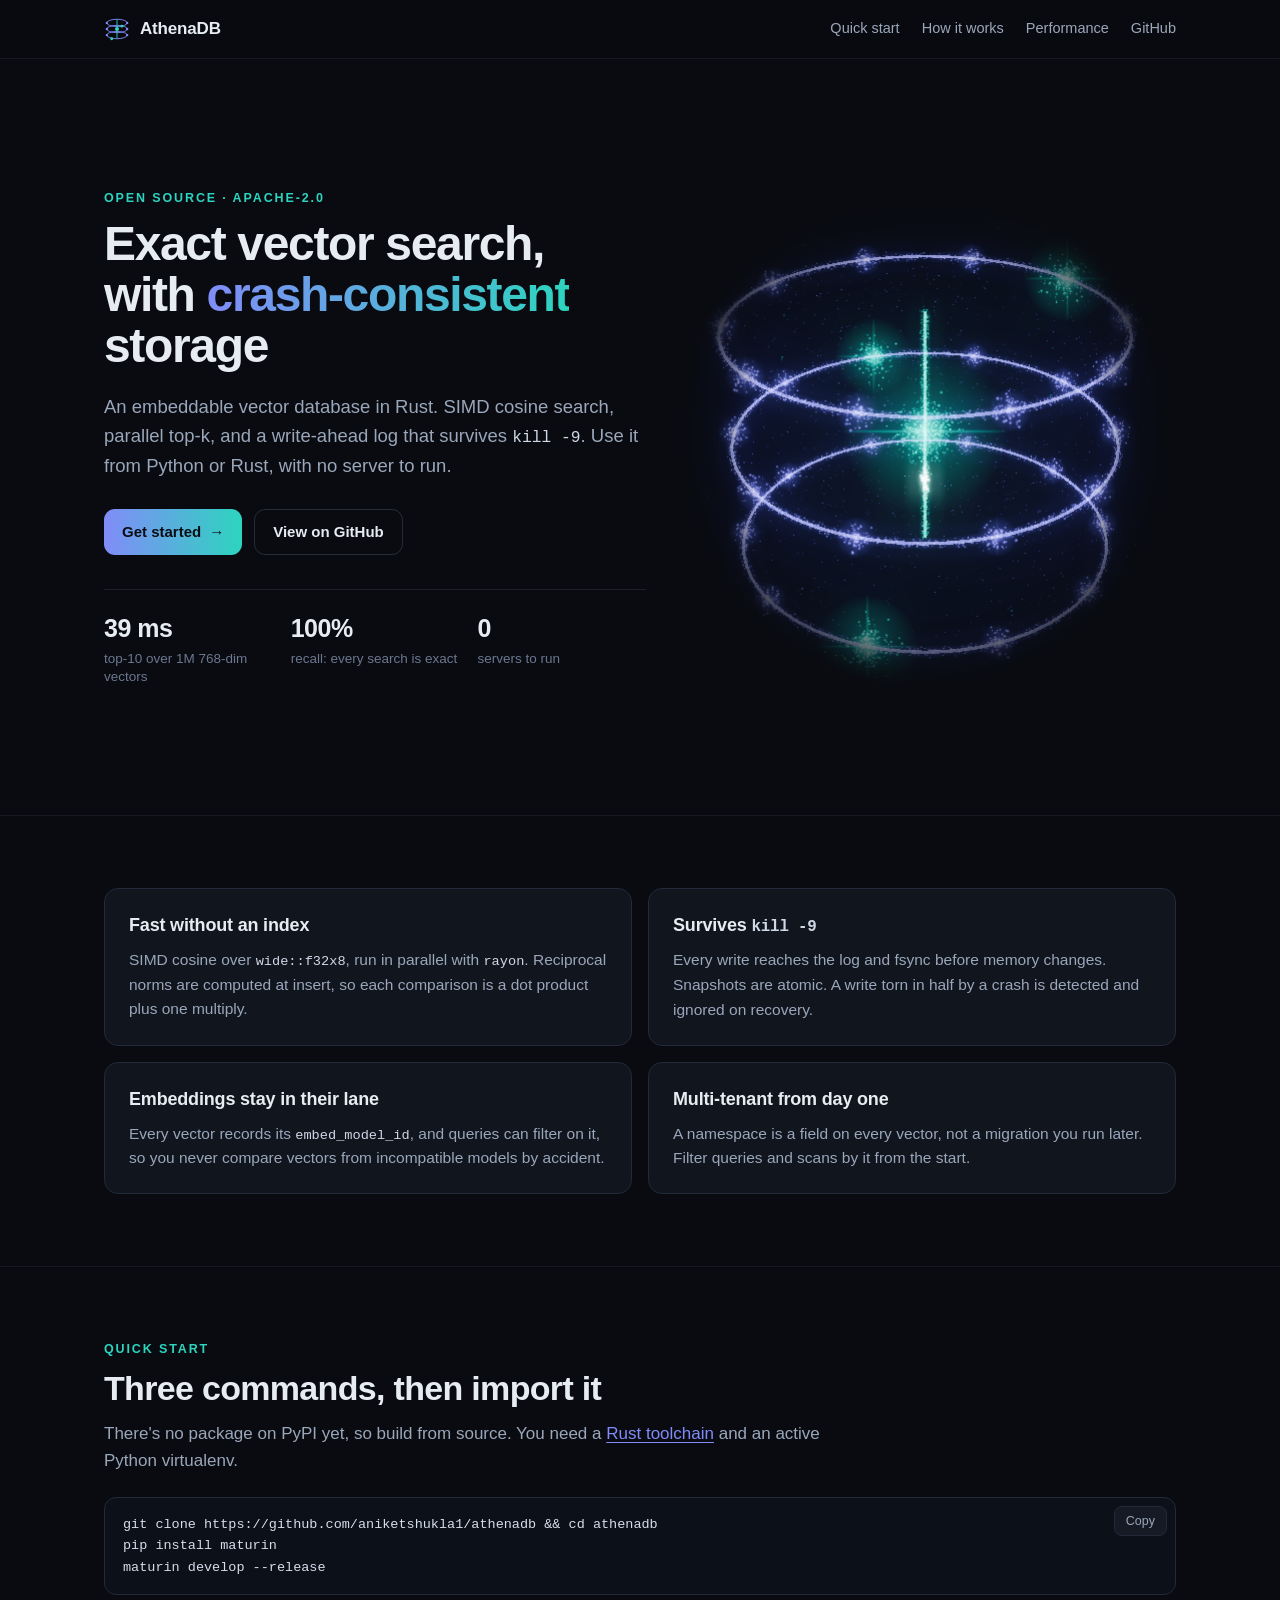
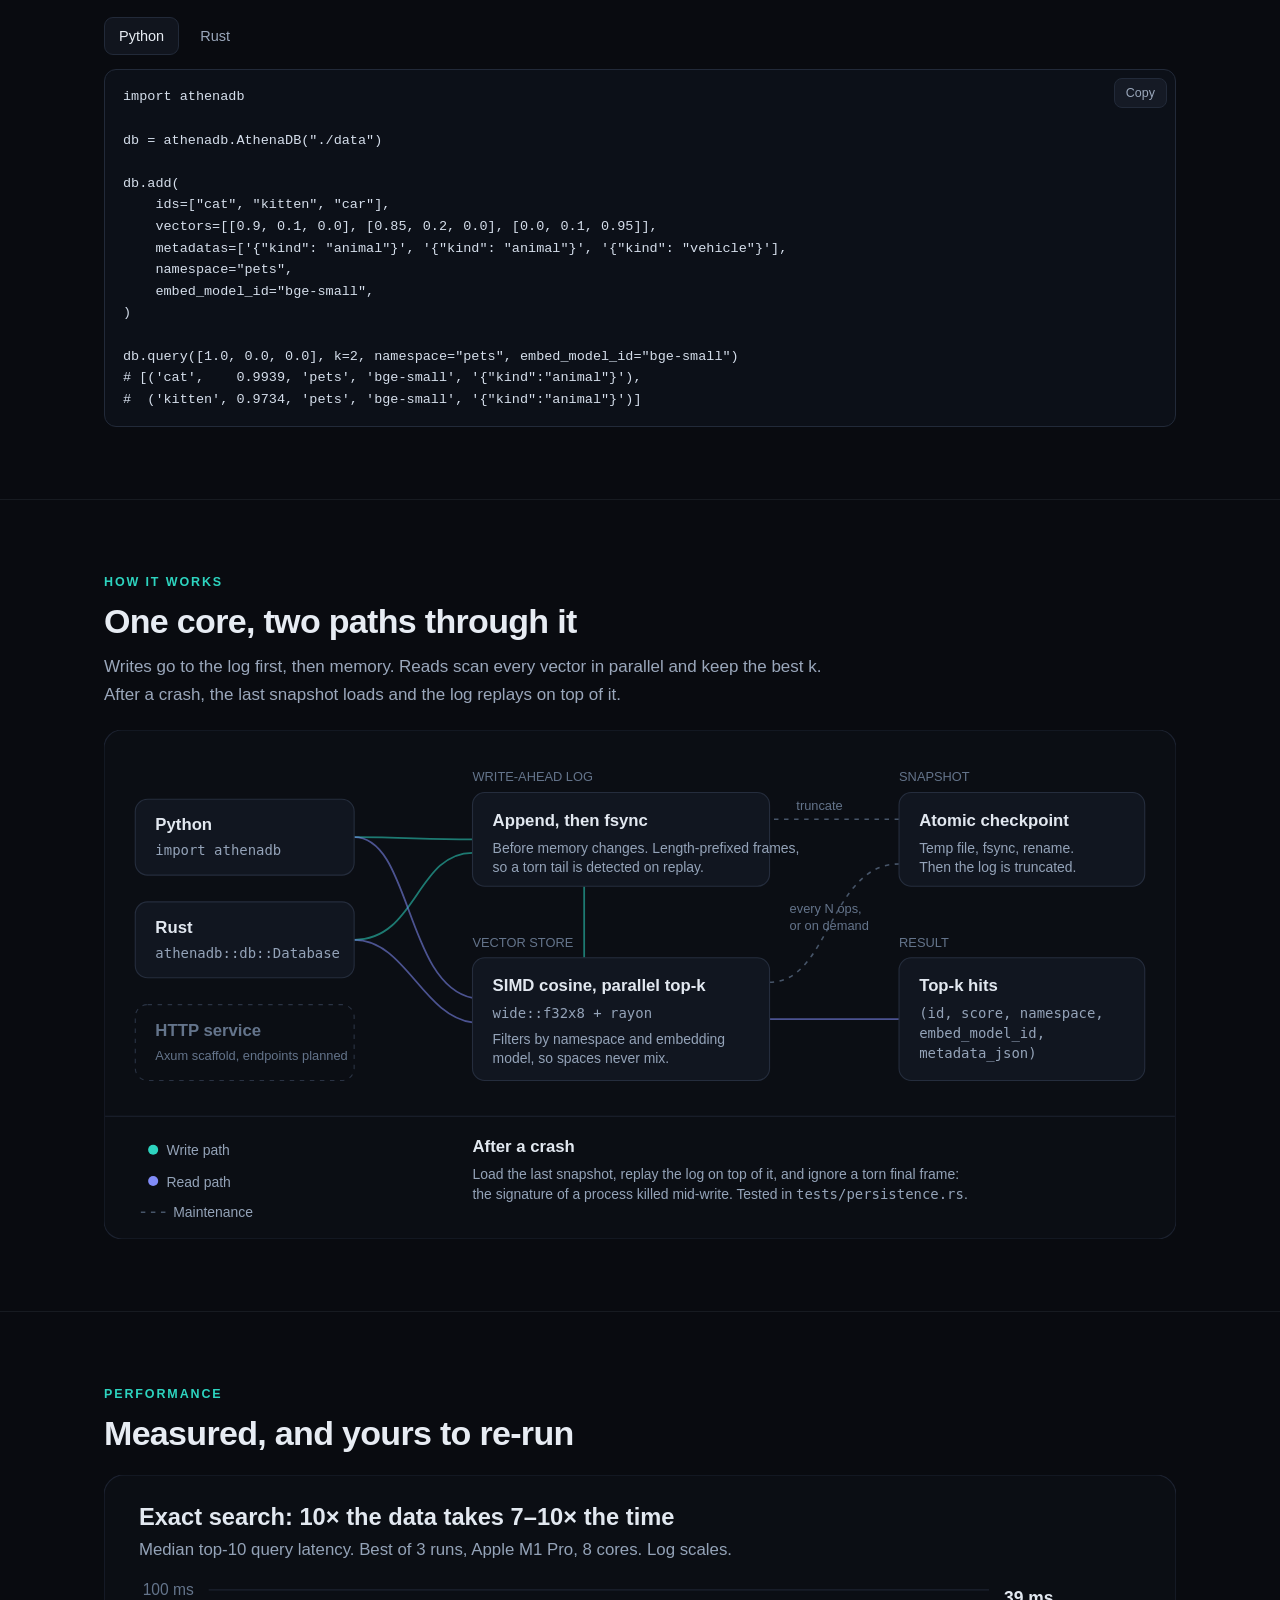
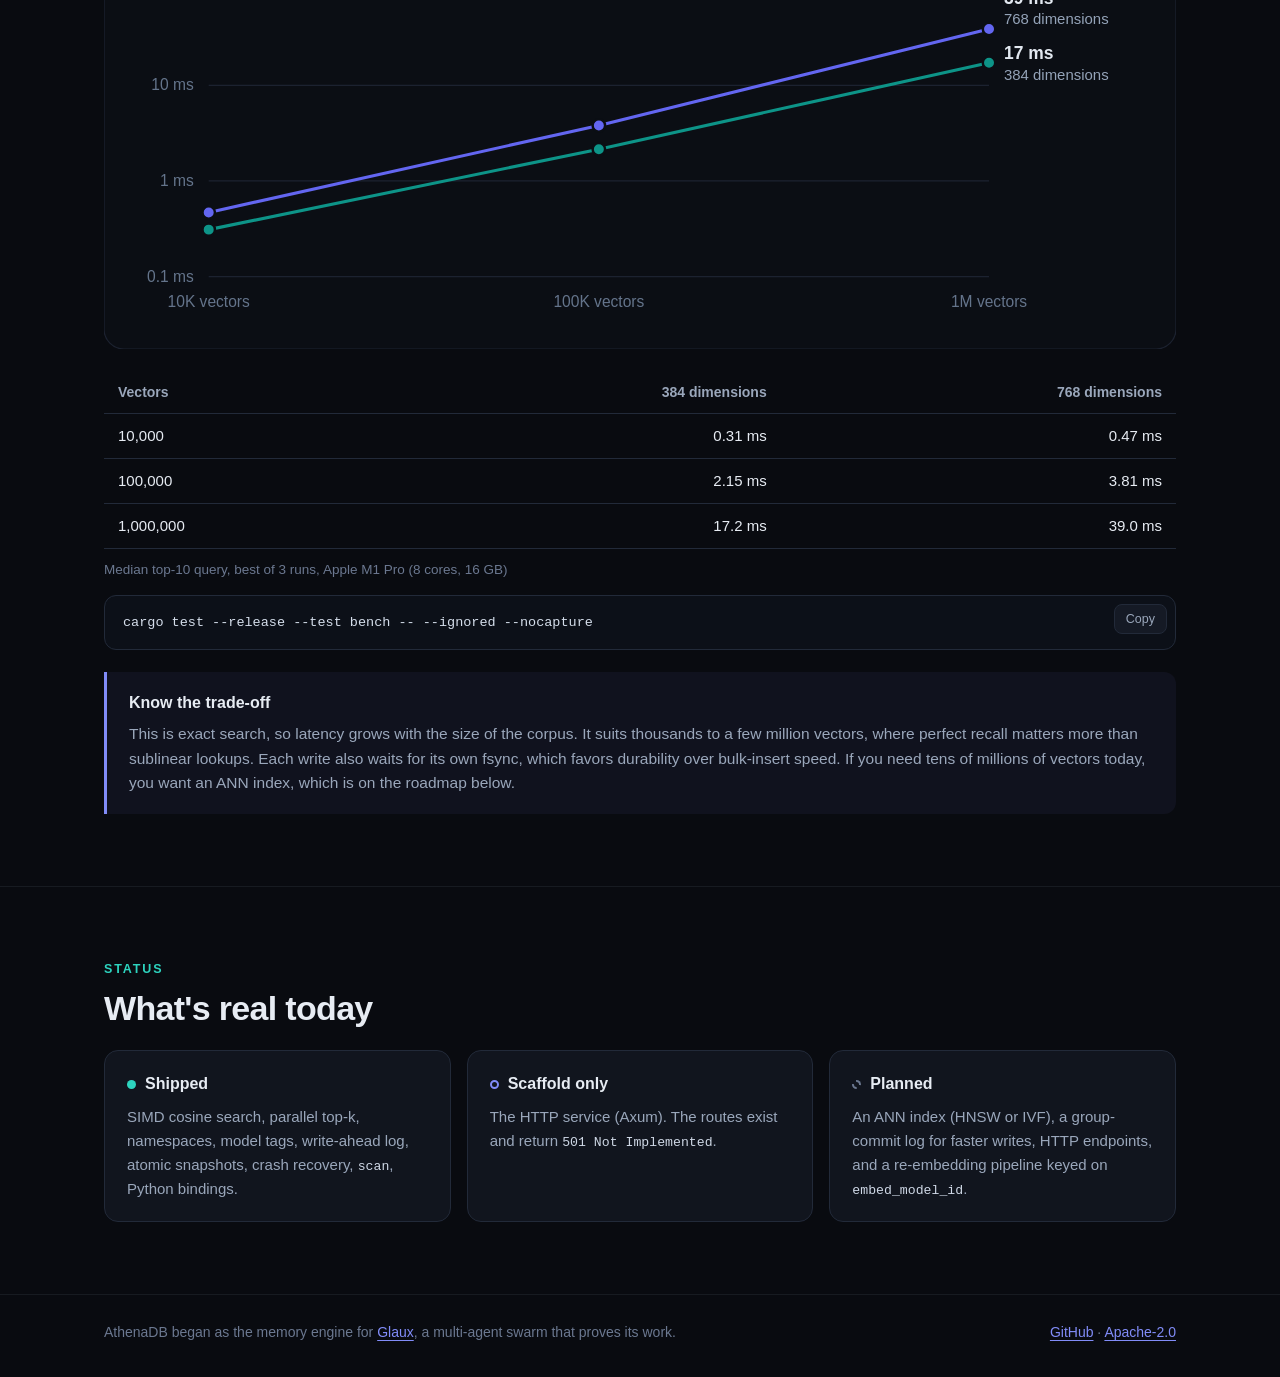
==== site/index.html @ 4091e26b "Rewrite the README around visuals and add a landing page Add a 3D animated logo, an architecture dia" ====
<!doctype html>
<html lang="en">
<head>
  <meta charset="utf-8">
  <meta name="viewport" content="width=device-width, initial-scale=1">
  <title>AthenaDB: exact vector search in Rust, with crash-consistent storage</title>
  <meta name="description" content="An embeddable vector database in Rust. SIMD cosine search, parallel top-k, write-ahead logging and atomic snapshots. Use it from Python or Rust, with no server to run.">
  <meta property="og:title" content="AthenaDB">
  <meta property="og:description" content="Exact vector search in Rust, with crash-consistent storage.">
  <meta property="og:image" content="https://aniketshukla1.github.io/athenadb/assets/social-card.png">
  <meta property="og:url" content="https://aniketshukla1.github.io/athenadb/">
  <meta name="twitter:card" content="summary_large_image">
  <meta name="theme-color" content="#090b10">
  <link rel="icon" href="assets/mark.svg" type="image/svg+xml">
  <link rel="stylesheet" href="assets/site.css">
</head>
<body>
<a class="skip" href="#main">Skip to content</a>

<header class="top">
  <div class="wrap top-row">
    <a class="brand" href="#main" aria-label="AthenaDB, top of page">
      <img src="assets/mark.svg" alt="" width="26" height="26">
      <span>AthenaDB</span>
    </a>
    <nav aria-label="Main">
      <a href="#start">Quick start</a>
      <a href="#how">How it works</a>
      <a href="#performance">Performance</a>
      <a href="https://github.com/aniketshukla1/athenadb">GitHub</a>
    </nav>
  </div>
</header>

<main id="main">
  <section class="hero">
    <div class="wrap hero-grid">
      <div class="hero-copy">
        <p class="eyebrow">Open source · Apache-2.0</p>
        <h1>Exact vector search, with <span class="grad">crash-consistent</span> storage</h1>
        <p class="lede">An embeddable vector database in Rust. SIMD cosine search, parallel top-k, and a
          write-ahead log that survives <code>kill -9</code>. Use it from Python or Rust, with no server to run.</p>
        <div class="cta">
          <a class="btn primary" href="#start">Get started <span aria-hidden="true">→</span></a>
          <a class="btn" href="https://github.com/aniketshukla1/athenadb">View on GitHub</a>
        </div>
        <dl class="stats">
          <div><dt>39 ms</dt><dd>top-10 over 1M 768-dim vectors</dd></div>
          <div><dt>100%</dt><dd>recall: every search is exact</dd></div>
          <div><dt>0</dt><dd>servers to run</dd></div>
        </dl>
      </div>
      <div class="hero-art">
        <canvas id="logo" aria-hidden="true"></canvas>
        <img class="hero-fallback" id="logo-fallback" src="assets/mark.svg" alt="" width="220" height="220">
      </div>
    </div>
  </section>

  <section class="band">
    <div class="wrap cards">
      <article class="card">
        <h2>Fast without an index</h2>
        <p>SIMD cosine over <code>wide::f32x8</code>, run in parallel with <code>rayon</code>. Reciprocal
          norms are computed at insert, so each comparison is a dot product plus one multiply.</p>
      </article>
      <article class="card">
        <h2>Survives <code>kill -9</code></h2>
        <p>Every write reaches the log and fsync before memory changes. Snapshots are atomic. A write torn
          in half by a crash is detected and ignored on recovery.</p>
      </article>
      <article class="card">
        <h2>Embeddings stay in their lane</h2>
        <p>Every vector records its <code>embed_model_id</code>, and queries can filter on it, so you never
          compare vectors from incompatible models by accident.</p>
      </article>
      <article class="card">
        <h2>Multi-tenant from day one</h2>
        <p>A namespace is a field on every vector, not a migration you run later. Filter queries and
          scans by it from the start.</p>
      </article>
    </div>
  </section>

  <section class="band" id="start">
    <div class="wrap">
      <p class="eyebrow">Quick start</p>
      <h2 class="title">Three commands, then import it</h2>
      <p class="muted">There's no package on PyPI yet, so build from source. You need a
        <a href="https://rustup.rs">Rust toolchain</a> and an active Python virtualenv.</p>
      <div class="code" data-copy>
        <button class="copy" type="button">Copy</button>
<pre><code>git clone https://github.com/aniketshukla1/athenadb &amp;&amp; cd athenadb
pip install maturin
maturin develop --release</code></pre>
      </div>
      <div class="tabs" role="tablist" aria-label="Language">
        <button role="tab" id="tab-py" aria-controls="panel-py" aria-selected="true" type="button">Python</button>
        <button role="tab" id="tab-rs" aria-controls="panel-rs" aria-selected="false" tabindex="-1" type="button">Rust</button>
      </div>
      <div class="code" role="tabpanel" id="panel-py" aria-labelledby="tab-py" data-copy>
        <button class="copy" type="button">Copy</button>
<pre><code>import athenadb

db = athenadb.AthenaDB("./data")

db.add(
    ids=["cat", "kitten", "car"],
    vectors=[[0.9, 0.1, 0.0], [0.85, 0.2, 0.0], [0.0, 0.1, 0.95]],
    metadatas=['{"kind": "animal"}', '{"kind": "animal"}', '{"kind": "vehicle"}'],
    namespace="pets",
    embed_model_id="bge-small",
)

db.query([1.0, 0.0, 0.0], k=2, namespace="pets", embed_model_id="bge-small")
# [('cat',    0.9939, 'pets', 'bge-small', '{"kind":"animal"}'),
#  ('kitten', 0.9734, 'pets', 'bge-small', '{"kind":"animal"}')]</code></pre>
      </div>
      <div class="code" role="tabpanel" id="panel-rs" aria-labelledby="tab-rs" data-copy hidden>
        <button class="copy" type="button">Copy</button>
<pre><code>use athenadb::core::Entry;
use athenadb::db::Database;

let mut db = Database::open("./data")?;

db.add(Entry {
    id: "cat".into(),
    vector: vec![0.9, 0.1, 0.0],
    metadata: serde_json::json!({ "kind": "animal" }),
    namespace: "pets".into(),
    embed_model_id: "bge-small".into(),
    inv_norm: 0.0, // computed on insert
})?;

for hit in db.search(&amp;[1.0, 0.0, 0.0], 2, Some("pets"), Some("bge-small"))? {
    println!("{} {:.3}", hit.id, hit.score);
}</code></pre>
      </div>
    </div>
  </section>

  <section class="band" id="how">
    <div class="wrap">
      <p class="eyebrow">How it works</p>
      <h2 class="title">One core, two paths through it</h2>
      <p class="muted">Writes go to the log first, then memory. Reads scan every vector in parallel and keep the
        best k. After a crash, the last snapshot loads and the log replays on top of it.</p>
      <div class="figure-wrap" tabindex="0" role="group" aria-label="Figure; scrolls sideways on small screens"><img class="figure" src="assets/architecture.svg" width="960" height="456"
        alt="Writes are appended to a write-ahead log with fsync, then applied to the in-memory store. Reads run a parallel SIMD cosine search and return the top k hits. Snapshots are atomic and truncate the log."></div>
    </div>
  </section>

  <section class="band" id="performance">
    <div class="wrap">
      <p class="eyebrow">Performance</p>
      <h2 class="title">Measured, and yours to re-run</h2>
      <div class="figure-wrap" tabindex="0" role="group" aria-label="Figure; scrolls sideways on small screens"><img class="figure" src="assets/bench.svg" width="860" height="380"
        alt="Median top-10 query latency on a log-log chart, rising from under 1 ms at 10 thousand vectors to 17 ms at 384 dimensions and 39 ms at 768 dimensions at 1 million vectors."></div>
      <div class="table-wrap">
        <table>
          <caption>Median top-10 query, best of 3 runs, Apple M1 Pro (8 cores, 16 GB)</caption>
          <thead><tr><th scope="col">Vectors</th><th scope="col">384 dimensions</th><th scope="col">768 dimensions</th></tr></thead>
          <tbody>
            <tr><th scope="row">10,000</th><td>0.31 ms</td><td>0.47 ms</td></tr>
            <tr><th scope="row">100,000</th><td>2.15 ms</td><td>3.81 ms</td></tr>
            <tr><th scope="row">1,000,000</th><td>17.2 ms</td><td>39.0 ms</td></tr>
          </tbody>
        </table>
      </div>
      <div class="code" data-copy>
        <button class="copy" type="button">Copy</button>
<pre><code>cargo test --release --test bench -- --ignored --nocapture</code></pre>
      </div>
      <aside class="note">
        <h3>Know the trade-off</h3>
        <p>This is exact search, so latency grows with the size of the corpus. It suits thousands to a few
          million vectors, where perfect recall matters more than sublinear lookups. Each write also waits
          for its own fsync, which favors durability over bulk-insert speed. If you need tens of millions
          of vectors today, you want an ANN index, which is on the roadmap below.</p>
      </aside>
    </div>
  </section>

  <section class="band" id="status">
    <div class="wrap">
      <p class="eyebrow">Status</p>
      <h2 class="title">What's real today</h2>
      <div class="status">
        <div><h3><span class="dot on" aria-hidden="true"></span>Shipped</h3>
          <p>SIMD cosine search, parallel top-k, namespaces, model tags, write-ahead log, atomic snapshots,
            crash recovery, <code>scan</code>, Python bindings.</p></div>
        <div><h3><span class="dot part" aria-hidden="true"></span>Scaffold only</h3>
          <p>The HTTP service (Axum). The routes exist and return <code>501 Not Implemented</code>.</p></div>
        <div><h3><span class="dot off" aria-hidden="true"></span>Planned</h3>
          <p>An ANN index (HNSW or IVF), a group-commit log for faster writes, HTTP endpoints, and a
            re-embedding pipeline keyed on <code>embed_model_id</code>.</p></div>
      </div>
    </div>
  </section>
</main>

<footer>
  <div class="wrap foot">
    <p>AthenaDB began as the memory engine for
      <a href="https://aniketshukla1.github.io/glaux/">Glaux</a>, a multi-agent swarm that proves its work.</p>
    <p><a href="https://github.com/aniketshukla1/athenadb">GitHub</a> ·
      <a href="https://github.com/aniketshukla1/athenadb/blob/master/LICENSE">Apache-2.0</a></p>
  </div>
</footer>

<script type="module" src="assets/site.js"></script>
</body>
</html>
---- site/assets/site.css ----
:root {
  --bg: #090b10;
  --surface: #11151e;
  --line: #222a39;
  --fg: #e7ecf3;
  --muted: #9aa7bb;
  --faint: #6b7890;
  --indigo: #818cf8;
  --teal: #2dd4bf;
  --mono: ui-monospace, SFMono-Regular, Menlo, Consolas, monospace;
  color-scheme: dark;
}
* { box-sizing: border-box; }
html { scroll-behavior: smooth; scroll-padding-top: 76px; -webkit-text-size-adjust: 100%; }
@media (prefers-reduced-motion: reduce) { html { scroll-behavior: auto; } }
body {
  margin: 0; background: var(--bg); color: var(--fg); line-height: 1.6; font-size: 17px;
  font-family: Inter, -apple-system, "Segoe UI", Roboto, "Helvetica Neue", Arial, sans-serif;
  -webkit-font-smoothing: antialiased;
}
a { color: var(--indigo); text-underline-offset: 3px; }
a:hover { color: #a5b0fb; }
:focus-visible { outline: 2px solid var(--teal); outline-offset: 3px; border-radius: 4px; }
code { font-family: var(--mono); font-size: .88em; color: #cfd8e6; }
.wrap { max-width: 1120px; margin: 0 auto; padding: 0 24px; }
.skip { position: absolute; left: 12px; top: -60px; z-index: 30; background: var(--surface); padding: 8px 14px; border-radius: 8px; }
.skip:focus { top: 12px; }

.top { position: sticky; top: 0; z-index: 20; background: rgb(9 11 16 / .78); backdrop-filter: blur(12px); -webkit-backdrop-filter: blur(12px); border-bottom: 1px solid rgb(148 163 184 / .1); }
.top-row { display: flex; align-items: center; justify-content: space-between; height: 58px; gap: 16px; }
.brand { display: inline-flex; align-items: center; gap: 10px; font-weight: 600; color: var(--fg); text-decoration: none; letter-spacing: -.01em; }
nav { display: flex; gap: 22px; }
nav a { color: var(--muted); text-decoration: none; font-size: 14.5px; }
nav a:hover { color: var(--fg); }
@media (max-width: 680px) { nav a:not(:last-child) { display: none; } }

.hero { overflow: hidden; }
.hero-grid { display: grid; grid-template-columns: 1.08fr 1fr; align-items: center; gap: 28px; min-height: 84vh; padding-top: 28px; padding-bottom: 28px; }
.hero-art { position: relative; aspect-ratio: 1; width: 100%; }
#logo {
  display: block; width: 100%; height: 100%; opacity: 0; transition: opacity .7s ease;
  /* Black plus screen blending: the canvas adds its light to the page and nothing else. */
  mix-blend-mode: screen;
  -webkit-mask-image: radial-gradient(closest-side, #000 70%, transparent 100%);
  mask-image: radial-gradient(closest-side, #000 70%, transparent 100%);
}
#logo.live { opacity: 1; }
.hero-fallback { position: absolute; inset: 0; margin: auto; display: none; width: 46%; height: auto; }
.hero-art.no-webgl #logo { display: none; }
.hero-art.no-webgl .hero-fallback { display: block; }
.eyebrow { margin: 0 0 10px; color: var(--teal); font-size: 12.5px; font-weight: 600; letter-spacing: .15em; text-transform: uppercase; }
h1 { margin: 0; font-size: clamp(32px, 3.75vw, 50px); line-height: 1.07; letter-spacing: -.028em; font-weight: 650; }
.grad { white-space: nowrap; color: var(--indigo); background: linear-gradient(90deg, var(--indigo), var(--teal)); -webkit-background-clip: text; background-clip: text; -webkit-text-fill-color: transparent; }
.lede { margin: 20px 0 0; color: var(--muted); font-size: 18.5px; max-width: 34em; }
.cta { display: flex; flex-wrap: wrap; gap: 12px; margin-top: 28px; }
.btn { display: inline-flex; align-items: center; gap: 8px; min-height: 44px; padding: 10px 18px; border-radius: 11px; border: 1px solid rgb(148 163 184 / .22); color: var(--fg); text-decoration: none; font-weight: 550; font-size: 15px; transition: border-color .15s, transform .15s; }
.btn:hover { color: var(--fg); border-color: rgb(148 163 184 / .5); transform: translateY(-1px); }
.btn.primary { color: #0a0d14; border: 0; background: linear-gradient(90deg, var(--indigo), var(--teal)); }
.btn.primary:hover { color: #0a0d14; }
.stats { display: grid; grid-template-columns: repeat(3, 1fr); gap: 18px; margin: 34px 0 0; padding: 18px 0 0; border-top: 1px solid rgb(148 163 184 / .14); max-width: 34em; }
.stats dt { font-size: 25px; font-weight: 650; letter-spacing: -.02em; }
.stats dd { margin: 2px 0 0; color: var(--faint); font-size: 13.5px; line-height: 1.35; }
@media (max-width: 900px) {
  .hero-grid { grid-template-columns: 1fr; min-height: 0; text-align: center; padding-top: 12px; }
  .hero-art { order: -1; max-width: 340px; margin: 0 auto; }
  .lede, .stats { margin-left: auto; margin-right: auto; }
  .cta { justify-content: center; }
}

.band { padding: 72px 0; border-top: 1px solid rgb(148 163 184 / .1); }
.title { margin: 0; font-size: clamp(26px, 3.2vw, 34px); letter-spacing: -.02em; font-weight: 640; line-height: 1.15; }
.muted { color: var(--muted); max-width: 44em; margin: 12px 0 22px; }
.cards { display: grid; grid-template-columns: repeat(2, 1fr); gap: 16px; }
.card { background: var(--surface); border: 1px solid var(--line); border-radius: 14px; padding: 22px 24px; }
.card h2 { margin: 0 0 8px; font-size: 18px; letter-spacing: -.01em; font-weight: 620; }
.card p { margin: 0; color: var(--muted); font-size: 15.5px; }
@media (max-width: 760px) { .cards { grid-template-columns: 1fr; } .band { padding: 52px 0; } }

.code { position: relative; margin-top: 14px; background: #0c1018; border: 1px solid var(--line); border-radius: 12px; }
.code[hidden] { display: none; }
pre { margin: 0; padding: 16px 72px 16px 18px; overflow-x: auto; font-size: 13.5px; line-height: 1.6; }
pre code { color: #d5deeb; font-size: 1em; font-variant-ligatures: none; }
.copy { position: absolute; top: 8px; right: 8px; z-index: 1; min-height: 30px; padding: 3px 11px; border-radius: 8px; border: 1px solid var(--line); background: #151a25; color: var(--muted); font: inherit; font-size: 12.5px; cursor: pointer; }
.copy:hover { color: var(--fg); }
.tabs { display: flex; gap: 6px; margin-top: 22px; }
.tabs button { min-height: 38px; padding: 6px 14px; border-radius: 9px; border: 1px solid transparent; background: none; color: var(--muted); font: inherit; font-size: 14.5px; cursor: pointer; }
.tabs button[aria-selected="true"] { color: var(--fg); background: var(--surface); border-color: var(--line); }

.figure-wrap { overflow-x: auto; margin-top: 22px; border-radius: 14px; }
.figure { display: block; width: 100%; min-width: 720px; height: auto; border-radius: 14px; }
.table-wrap { overflow-x: auto; margin-top: 22px; }
table { width: 100%; border-collapse: collapse; font-size: 15px; }
caption { caption-side: bottom; text-align: left; color: var(--faint); font-size: 13.5px; padding-top: 10px; }
th, td { padding: 10px 14px; text-align: right; border-bottom: 1px solid var(--line); font-variant-numeric: tabular-nums; white-space: nowrap; }
th:first-child { text-align: left; }
thead th { color: var(--muted); font-weight: 550; font-size: 14px; }
tbody th { font-weight: 500; }
.note { margin-top: 22px; padding: 18px 22px; border-left: 3px solid var(--indigo); background: rgb(129 140 248 / .06); border-radius: 0 12px 12px 0; }
.note h3 { margin: 0 0 6px; font-size: 16px; }
.note p { margin: 0; color: var(--muted); font-size: 15.5px; }
.status { display: grid; grid-template-columns: repeat(3, 1fr); gap: 16px; margin-top: 22px; }
.status > div { background: var(--surface); border: 1px solid var(--line); border-radius: 14px; padding: 20px 22px; }
.status h3 { margin: 0 0 8px; font-size: 16px; display: flex; align-items: center; gap: 9px; }
.status p { margin: 0; color: var(--muted); font-size: 15px; }
.dot { width: 9px; height: 9px; border-radius: 50%; flex: none; }
.dot.on { background: var(--teal); }
.dot.part { background: none; border: 2px solid var(--indigo); }
.dot.off { background: none; border: 2px dashed var(--faint); }
@media (max-width: 860px) { .status { grid-template-columns: 1fr; } }

footer { border-top: 1px solid rgb(148 163 184 / .1); padding: 26px 0 34px; color: var(--faint); font-size: 14px; }
.foot { display: flex; flex-wrap: wrap; justify-content: space-between; gap: 8px 24px; }
.foot p { margin: 0; }
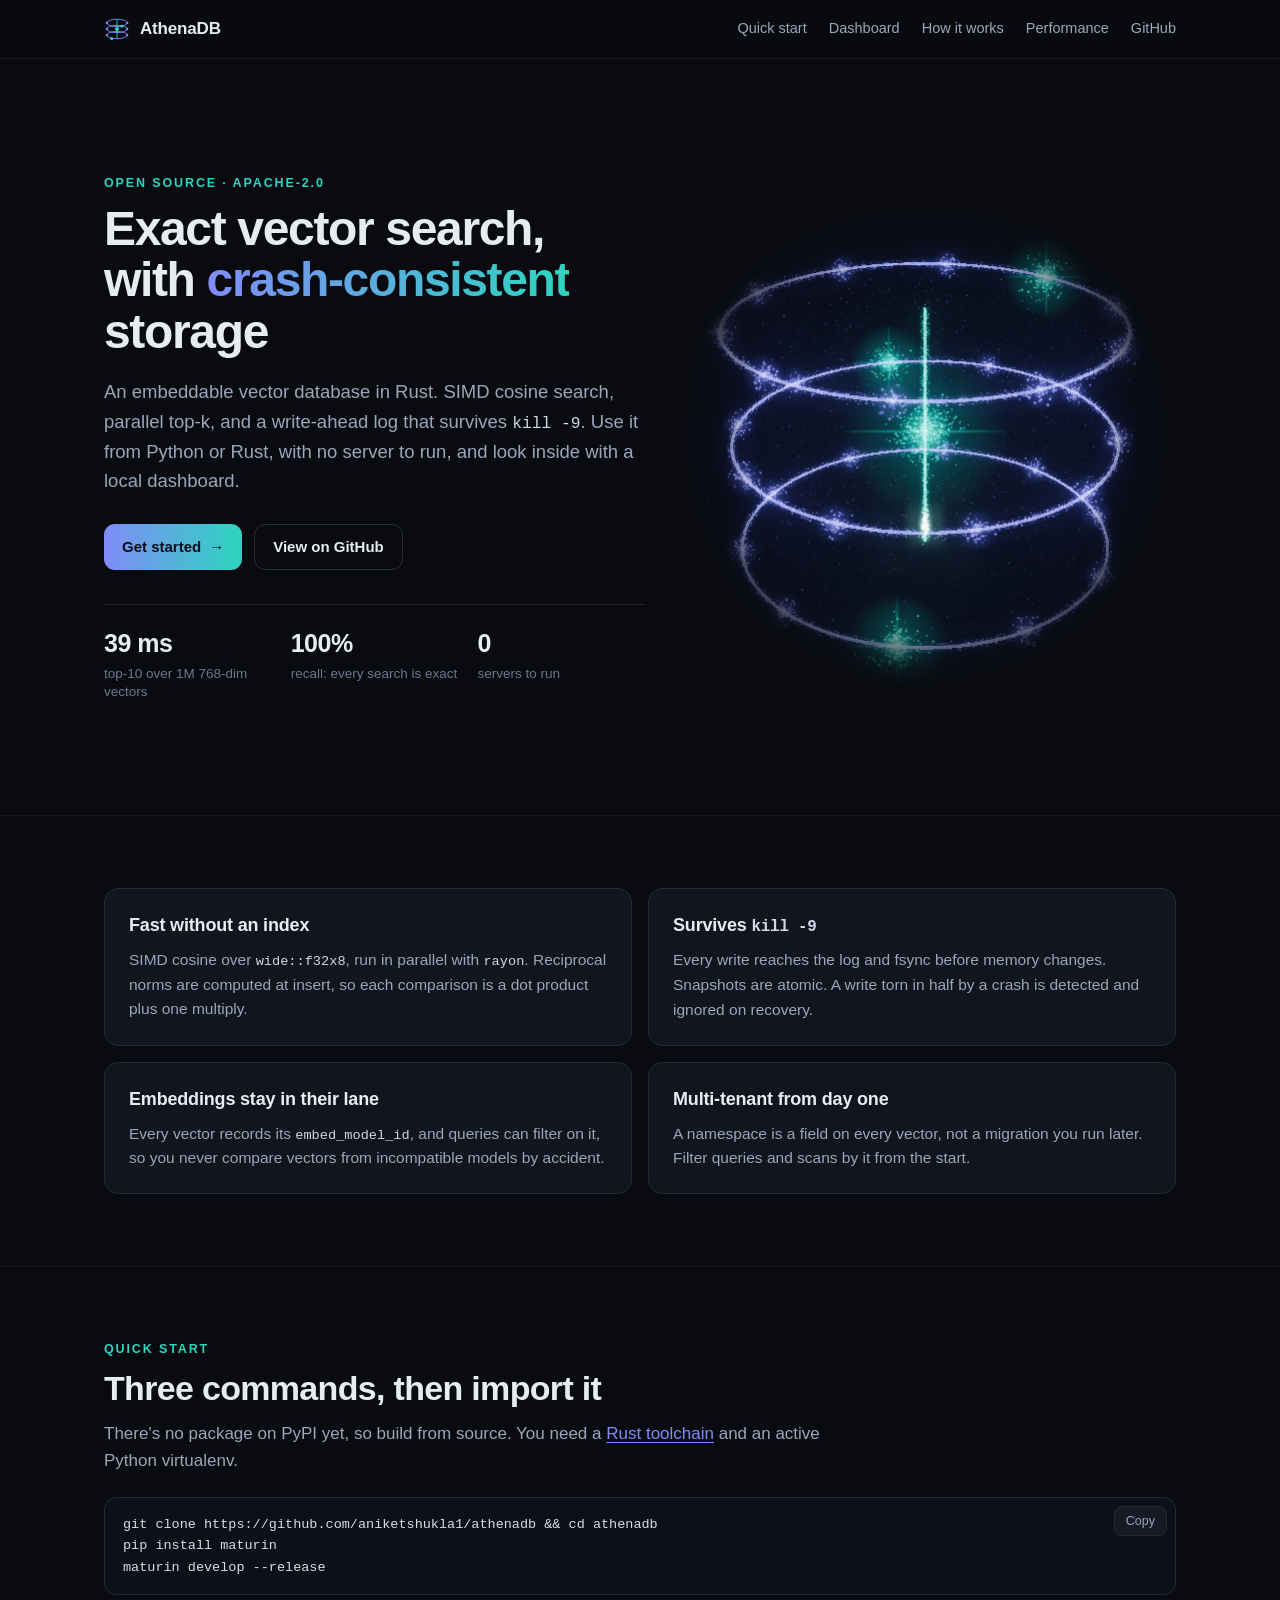
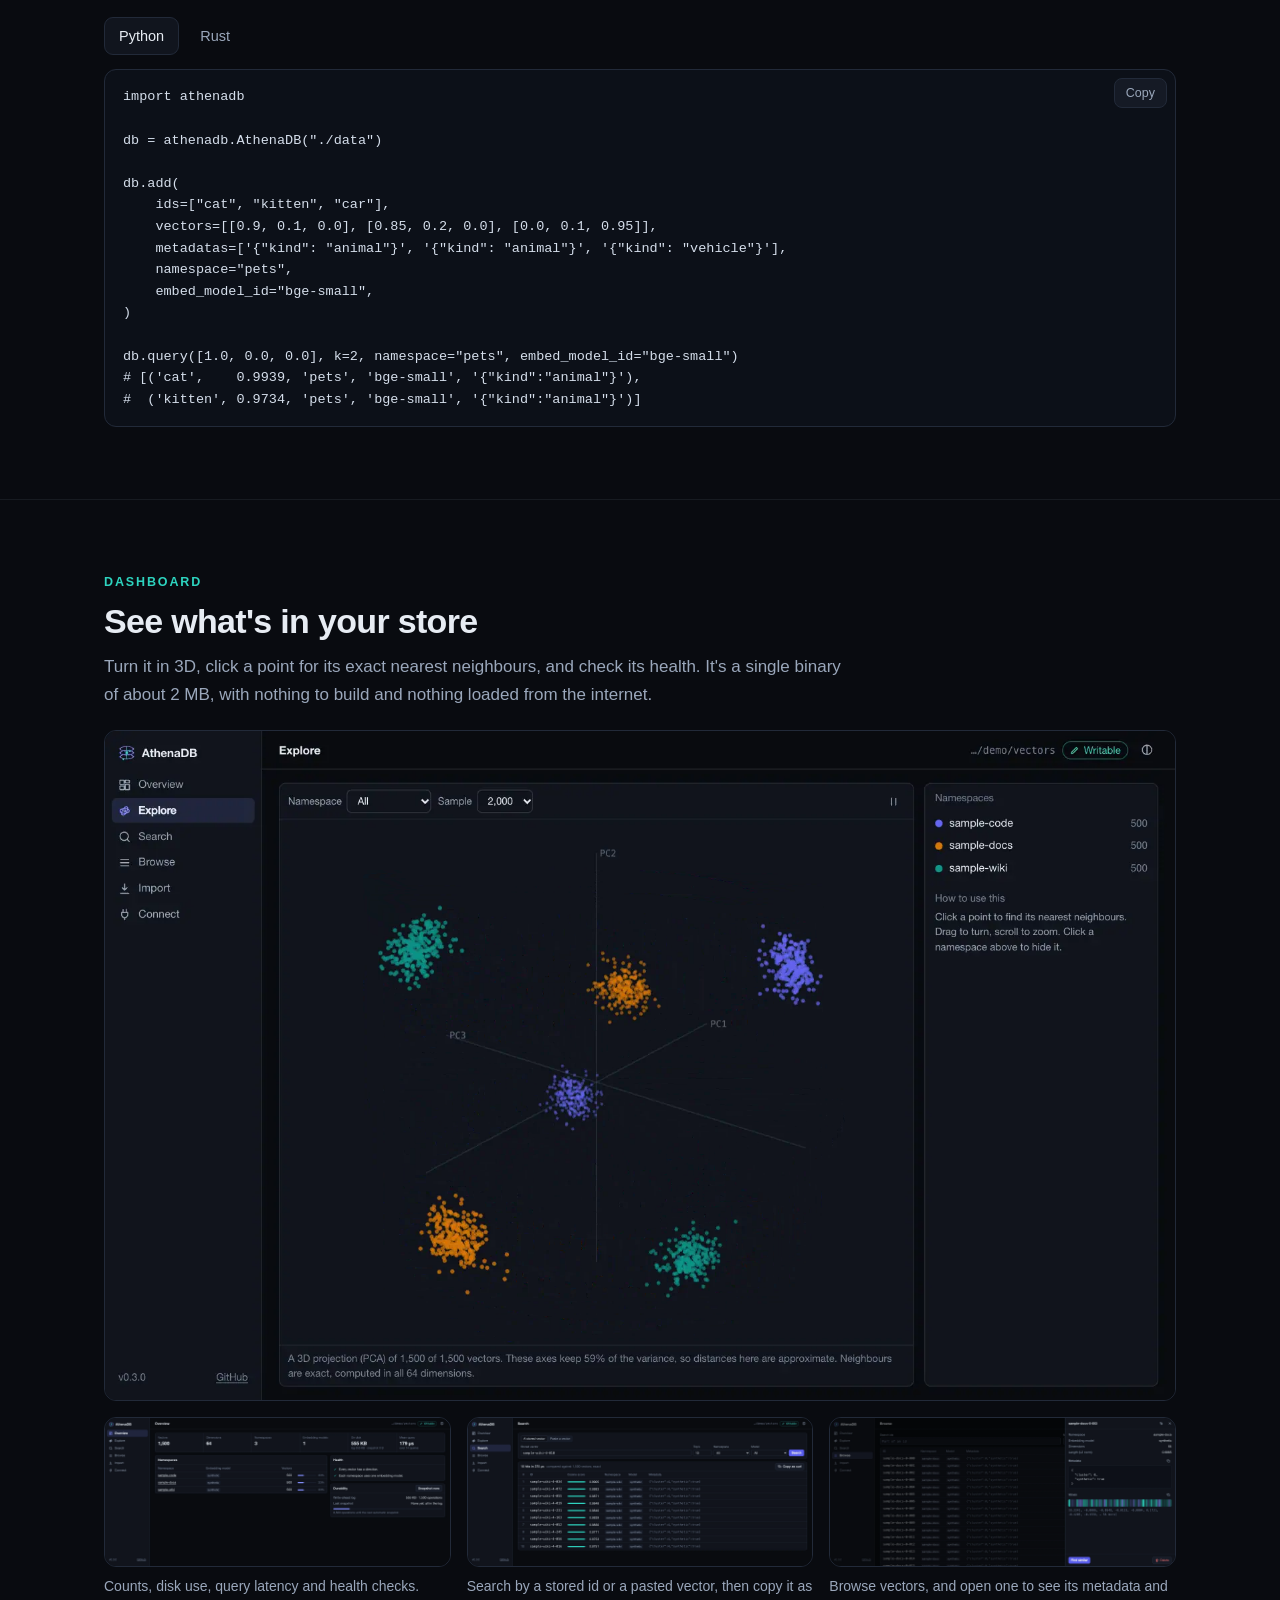
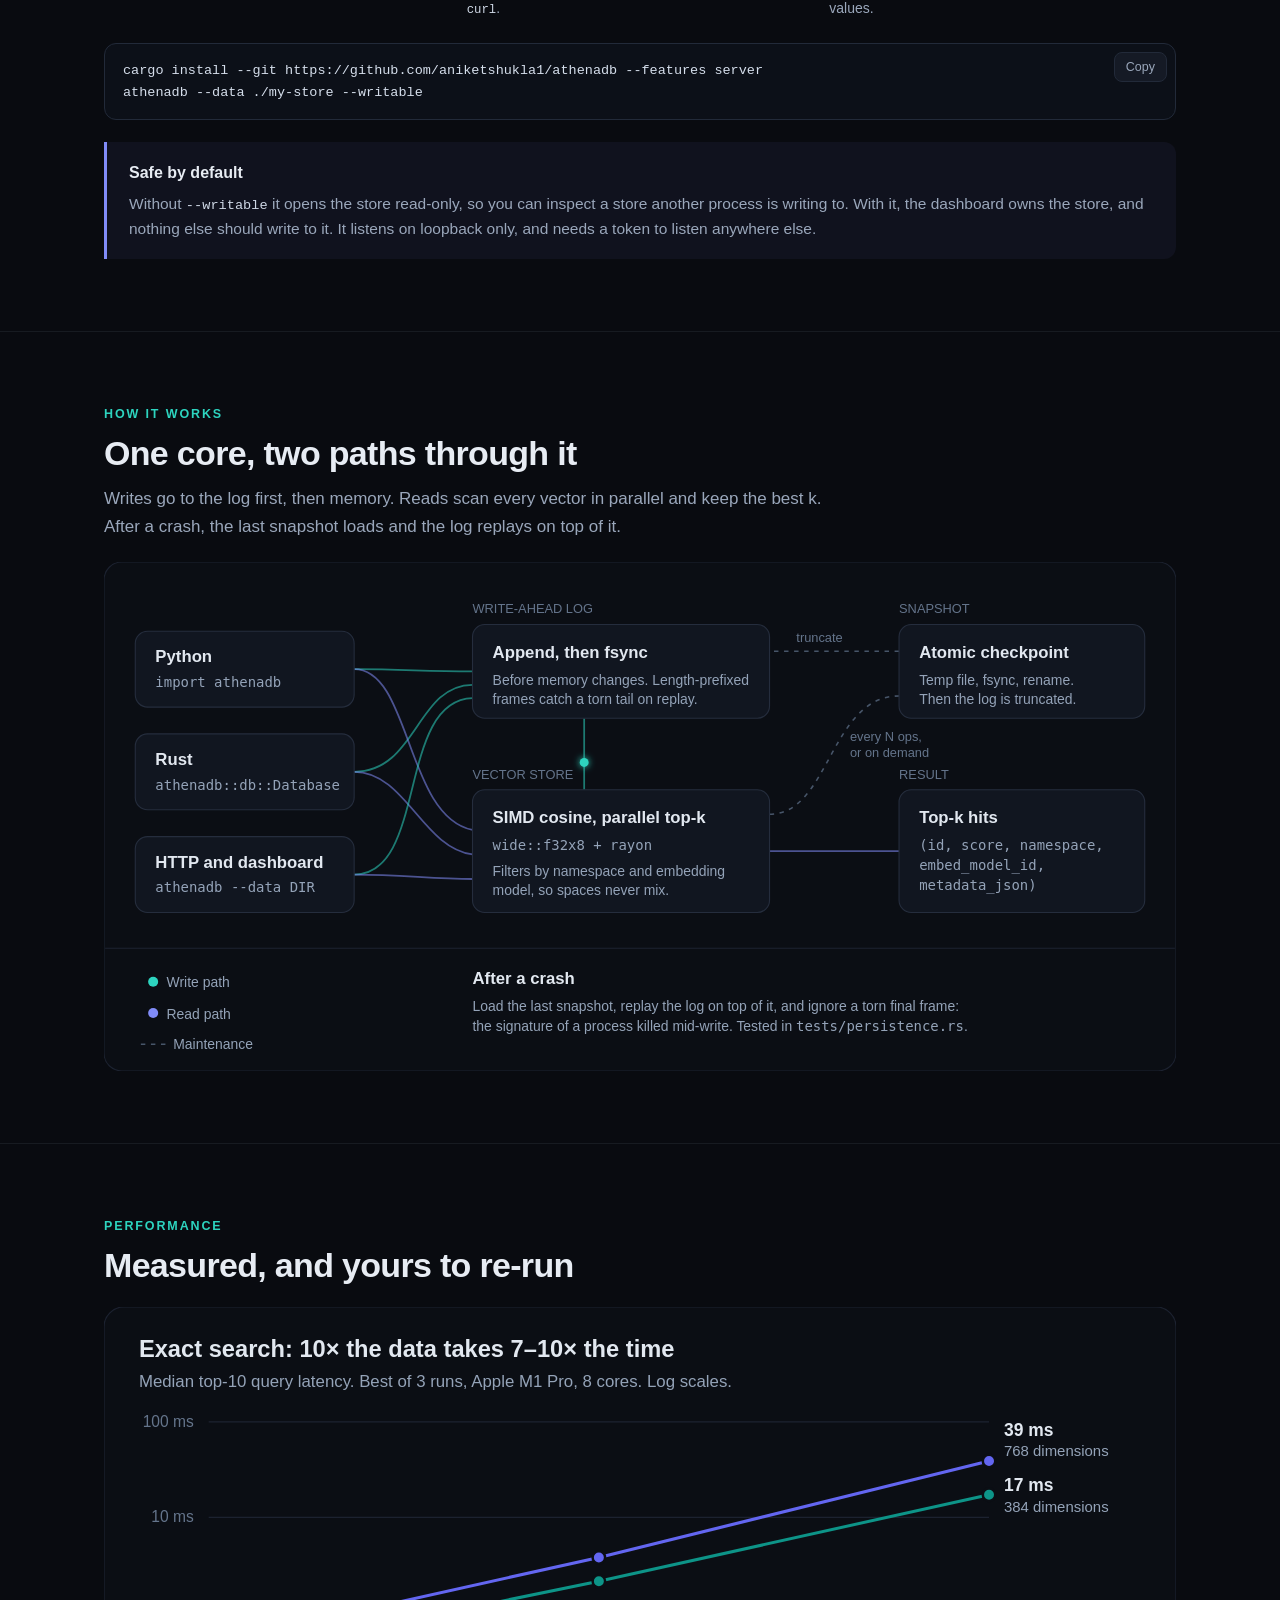
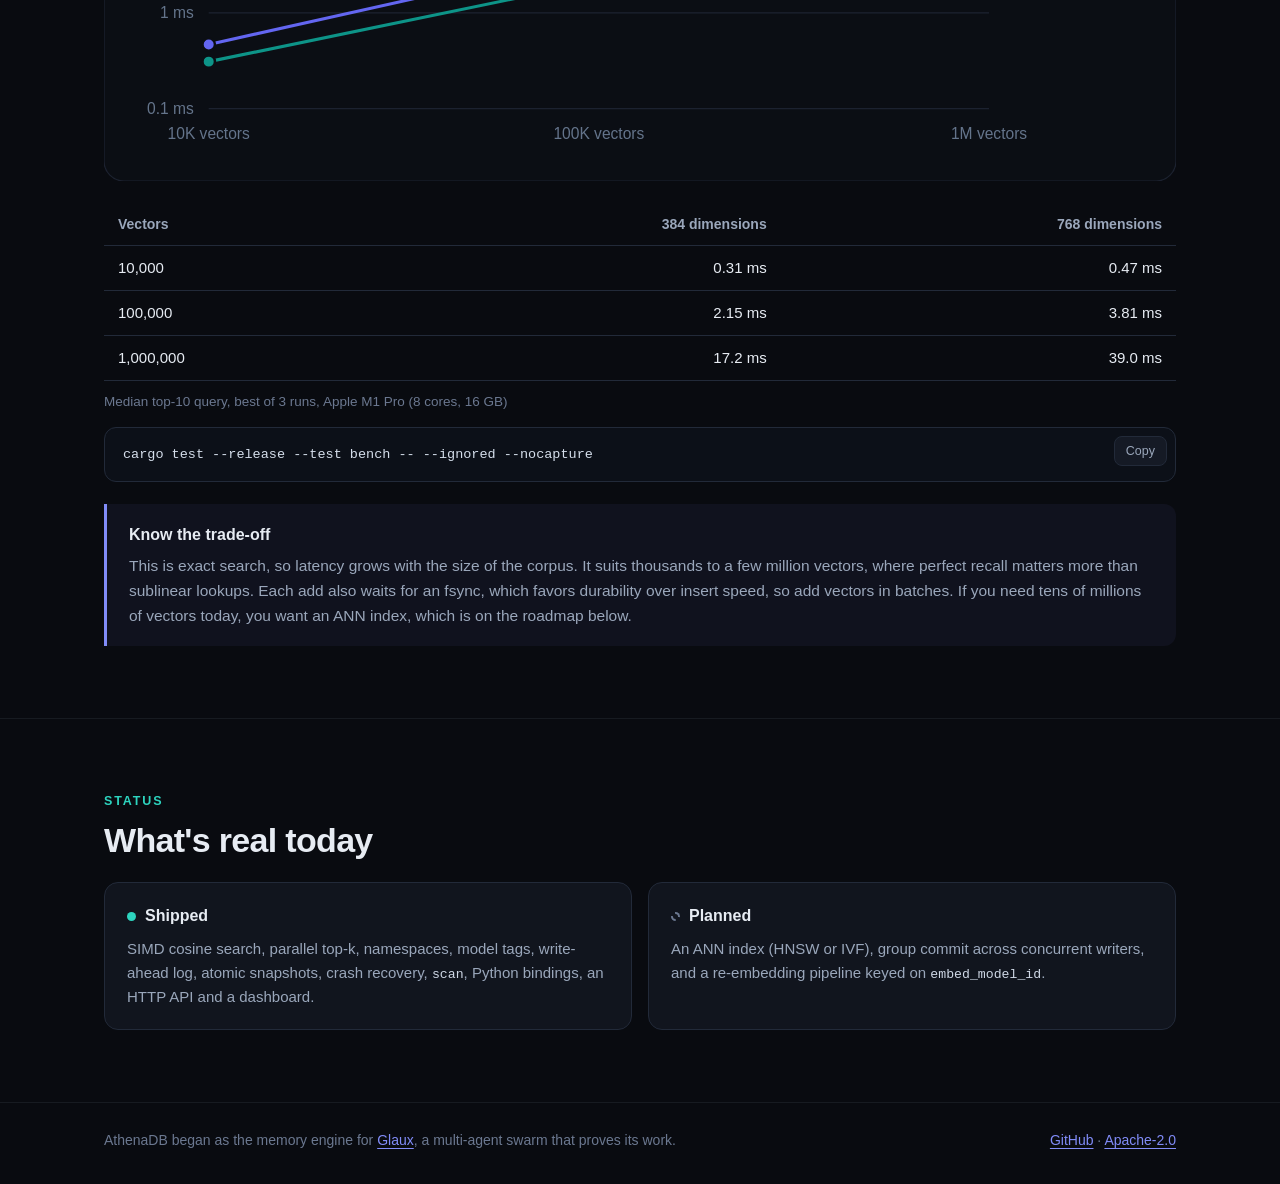
==== commit 6aa4c84c: "Show the dashboard in the README and on the site Adds a looping clip of the 3D view, screenshots, th" ====
--- a/site/index.html
+++ b/site/index.html
@@ -25,6 +25,7 @@
     </a>
     <nav aria-label="Main">
       <a href="#start">Quick start</a>
+      <a href="#dashboard">Dashboard</a>
       <a href="#how">How it works</a>
       <a href="#performance">Performance</a>
       <a href="https://github.com/aniketshukla1/athenadb">GitHub</a>
@@ -39,7 +40,7 @@
         <p class="eyebrow">Open source · Apache-2.0</p>
         <h1>Exact vector search, with <span class="grad">crash-consistent</span> storage</h1>
         <p class="lede">An embeddable vector database in Rust. SIMD cosine search, parallel top-k, and a
-          write-ahead log that survives <code>kill -9</code>. Use it from Python or Rust, with no server to run.</p>
+          write-ahead log that survives <code>kill -9</code>. Use it from Python or Rust, with no server to run, and look inside with a local dashboard.</p>
         <div class="cta">
           <a class="btn primary" href="#start">Get started <span aria-hidden="true">→</span></a>
           <a class="btn" href="https://github.com/aniketshukla1/athenadb">View on GitHub</a>
@@ -136,6 +137,42 @@
     println!("{} {:.3}", hit.id, hit.score);
 }</code></pre>
       </div>
+    </div>
+  </section>
+
+  <section class="band" id="dashboard">
+    <div class="wrap">
+      <p class="eyebrow">Dashboard</p>
+      <h2 class="title">See what's in your store</h2>
+      <p class="muted">Turn it in 3D, click a point for its exact nearest neighbours, and check its health. It's a
+        single binary of about 2 MB, with nothing to build and nothing loaded from the internet.</p>
+      <picture>
+        <source media="(prefers-reduced-motion: reduce)" srcset="assets/dashboard-explore.webp">
+        <img class="shot wide" src="assets/dashboard.webp" width="1600" height="1000" loading="lazy"
+          alt="The AthenaDB dashboard's Explore page, where six clusters of vectors coloured by namespace turn slowly in 3D.">
+      </picture>
+      <div class="shots">
+        <figure><a href="assets/dashboard-overview.webp"><img class="shot" src="assets/dashboard-overview.webp" width="2880" height="1240" loading="lazy"
+          alt="Overview page: vector count, dimensions, disk use and query latency, with a namespace table and health checks."></a>
+          <figcaption>Counts, disk use, query latency and health checks.</figcaption></figure>
+        <figure><a href="assets/dashboard-search.webp"><img class="shot" src="assets/dashboard-search.webp" width="2880" height="1240" loading="lazy"
+          alt="Search page: the ten nearest neighbours of a stored vector, with cosine scores."></a>
+          <figcaption>Search by a stored id or a pasted vector, then copy it as <code>curl</code>.</figcaption></figure>
+        <figure><a href="assets/dashboard-vector.webp"><img class="shot" src="assets/dashboard-vector.webp" width="2880" height="1240" loading="lazy"
+          alt="A vector's detail drawer: namespace, model, metadata and a heat strip of its values."></a>
+          <figcaption>Browse vectors, and open one to see its metadata and values.</figcaption></figure>
+      </div>
+      <div class="code" data-copy>
+        <button class="copy" type="button">Copy</button>
+<pre><code>cargo install --git https://github.com/aniketshukla1/athenadb --features server
+athenadb --data ./my-store --writable</code></pre>
+      </div>
+      <aside class="note">
+        <h3>Safe by default</h3>
+        <p>Without <code>--writable</code> it opens the store read-only, so you can inspect a store another
+          process is writing to. With it, the dashboard owns the store, and nothing else should write to it.
+          It listens on loopback only, and needs a token to listen anywhere else.</p>
+      </aside>
     </div>
   </section>
 
@@ -174,9 +211,9 @@
       <aside class="note">
         <h3>Know the trade-off</h3>
         <p>This is exact search, so latency grows with the size of the corpus. It suits thousands to a few
-          million vectors, where perfect recall matters more than sublinear lookups. Each write also waits
-          for its own fsync, which favors durability over bulk-insert speed. If you need tens of millions
-          of vectors today, you want an ANN index, which is on the roadmap below.</p>
+          million vectors, where perfect recall matters more than sublinear lookups. Each add also waits for
+          an fsync, which favors durability over insert speed, so add vectors in batches. If you need tens
+          of millions of vectors today, you want an ANN index, which is on the roadmap below.</p>
       </aside>
     </div>
   </section>
@@ -188,12 +225,10 @@
       <div class="status">
         <div><h3><span class="dot on" aria-hidden="true"></span>Shipped</h3>
           <p>SIMD cosine search, parallel top-k, namespaces, model tags, write-ahead log, atomic snapshots,
-            crash recovery, <code>scan</code>, Python bindings.</p></div>
-        <div><h3><span class="dot part" aria-hidden="true"></span>Scaffold only</h3>
-          <p>The HTTP service (Axum). The routes exist and return <code>501 Not Implemented</code>.</p></div>
+            crash recovery, <code>scan</code>, Python bindings, an HTTP API and a dashboard.</p></div>
         <div><h3><span class="dot off" aria-hidden="true"></span>Planned</h3>
-          <p>An ANN index (HNSW or IVF), a group-commit log for faster writes, HTTP endpoints, and a
-            re-embedding pipeline keyed on <code>embed_model_id</code>.</p></div>
+          <p>An ANN index (HNSW or IVF), group commit across concurrent writers, and a re-embedding
+            pipeline keyed on <code>embed_model_id</code>.</p></div>
       </div>
     </div>
   </section>
--- a/site/assets/site.css
+++ b/site/assets/site.css
@@ -86,6 +86,12 @@
 .tabs button { min-height: 38px; padding: 6px 14px; border-radius: 9px; border: 1px solid transparent; background: none; color: var(--muted); font: inherit; font-size: 14.5px; cursor: pointer; }
 .tabs button[aria-selected="true"] { color: var(--fg); background: var(--surface); border-color: var(--line); }
 
+.shot { display: block; width: 100%; height: auto; border-radius: 12px; border: 1px solid var(--line); }
+.shot.wide { margin-top: 22px; }
+.shots { display: grid; grid-template-columns: repeat(3, 1fr); gap: 16px; margin: 16px 0 22px; }
+.shots figure { margin: 0; }
+.shots figcaption { margin-top: 8px; color: var(--muted); font-size: 14px; }
+@media (max-width: 860px) { .shots { grid-template-columns: 1fr; } }
 .figure-wrap { overflow-x: auto; margin-top: 22px; border-radius: 14px; }
 .figure { display: block; width: 100%; min-width: 720px; height: auto; border-radius: 14px; }
 .table-wrap { overflow-x: auto; margin-top: 22px; }
@@ -98,13 +104,12 @@
 .note { margin-top: 22px; padding: 18px 22px; border-left: 3px solid var(--indigo); background: rgb(129 140 248 / .06); border-radius: 0 12px 12px 0; }
 .note h3 { margin: 0 0 6px; font-size: 16px; }
 .note p { margin: 0; color: var(--muted); font-size: 15.5px; }
-.status { display: grid; grid-template-columns: repeat(3, 1fr); gap: 16px; margin-top: 22px; }
+.status { display: grid; grid-template-columns: repeat(2, 1fr); gap: 16px; margin-top: 22px; }
 .status > div { background: var(--surface); border: 1px solid var(--line); border-radius: 14px; padding: 20px 22px; }
 .status h3 { margin: 0 0 8px; font-size: 16px; display: flex; align-items: center; gap: 9px; }
 .status p { margin: 0; color: var(--muted); font-size: 15px; }
 .dot { width: 9px; height: 9px; border-radius: 50%; flex: none; }
 .dot.on { background: var(--teal); }
-.dot.part { background: none; border: 2px solid var(--indigo); }
 .dot.off { background: none; border: 2px dashed var(--faint); }
 @media (max-width: 860px) { .status { grid-template-columns: 1fr; } }
 
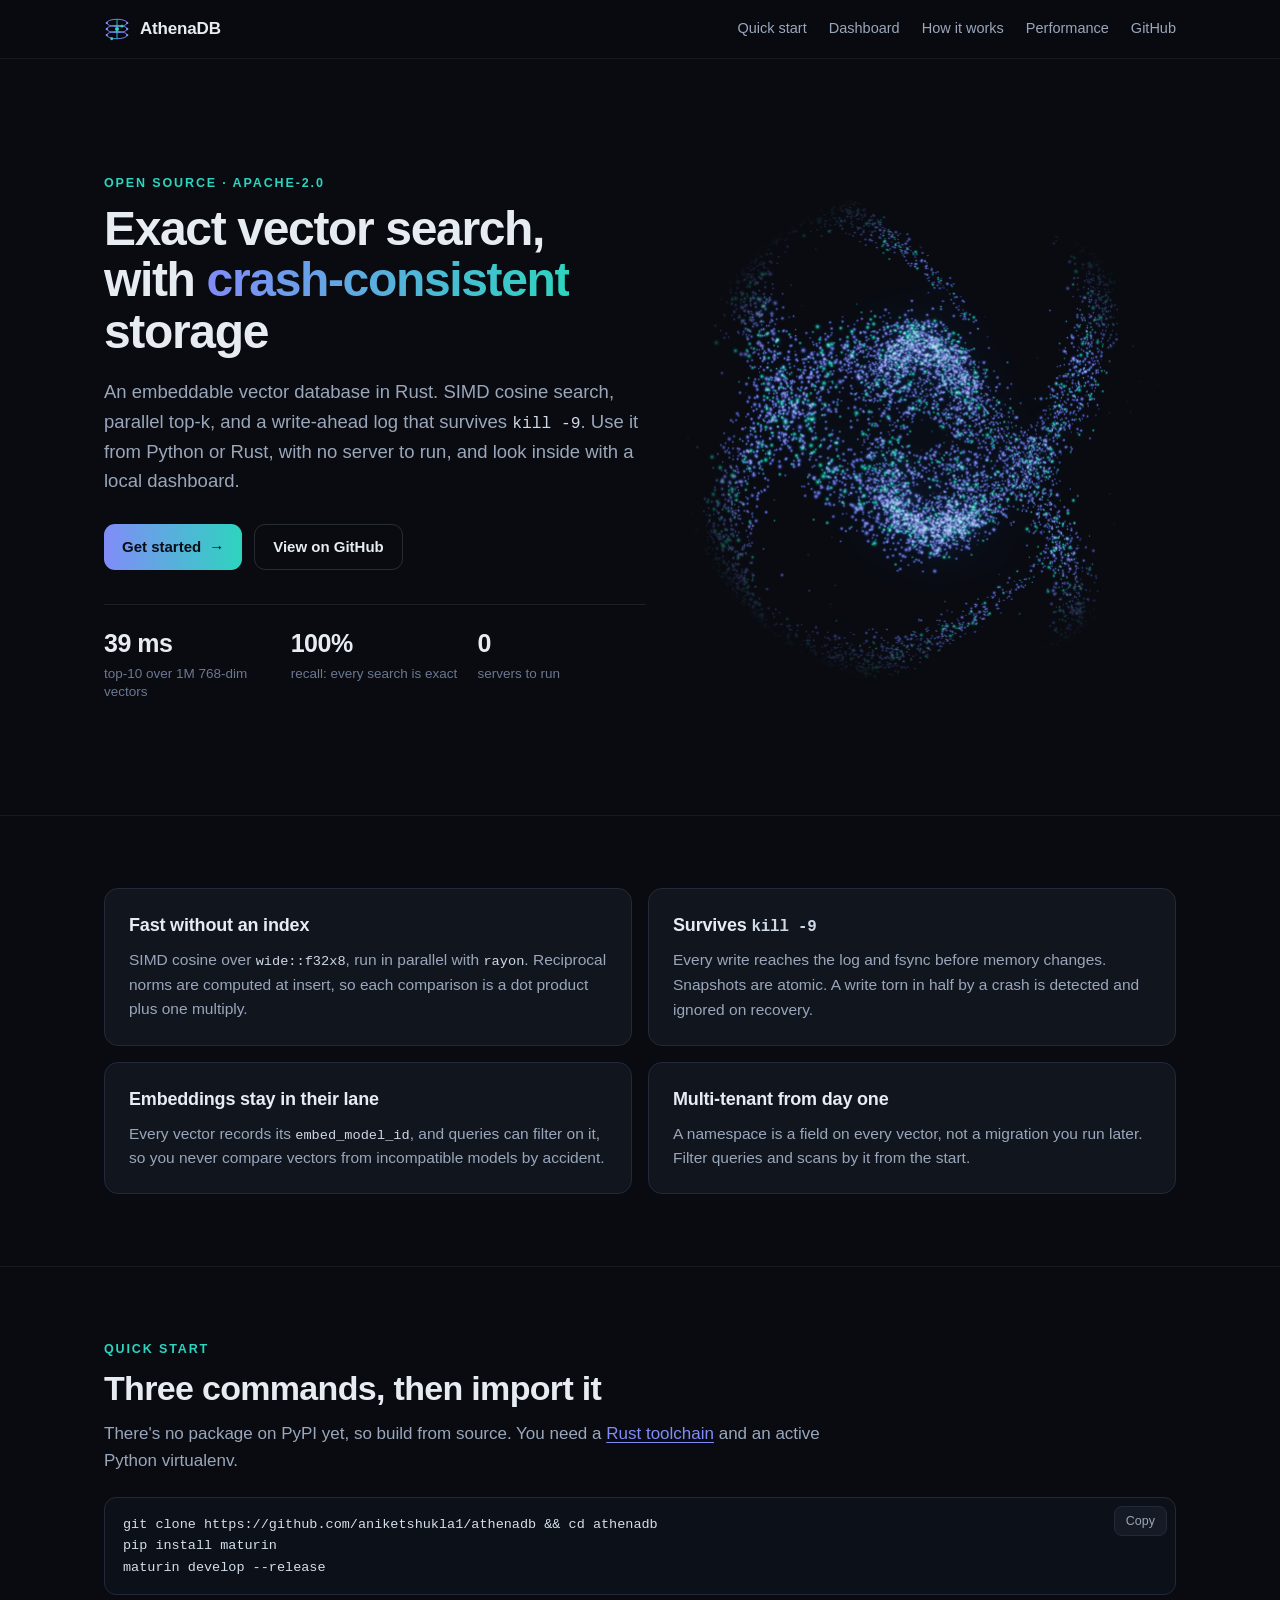
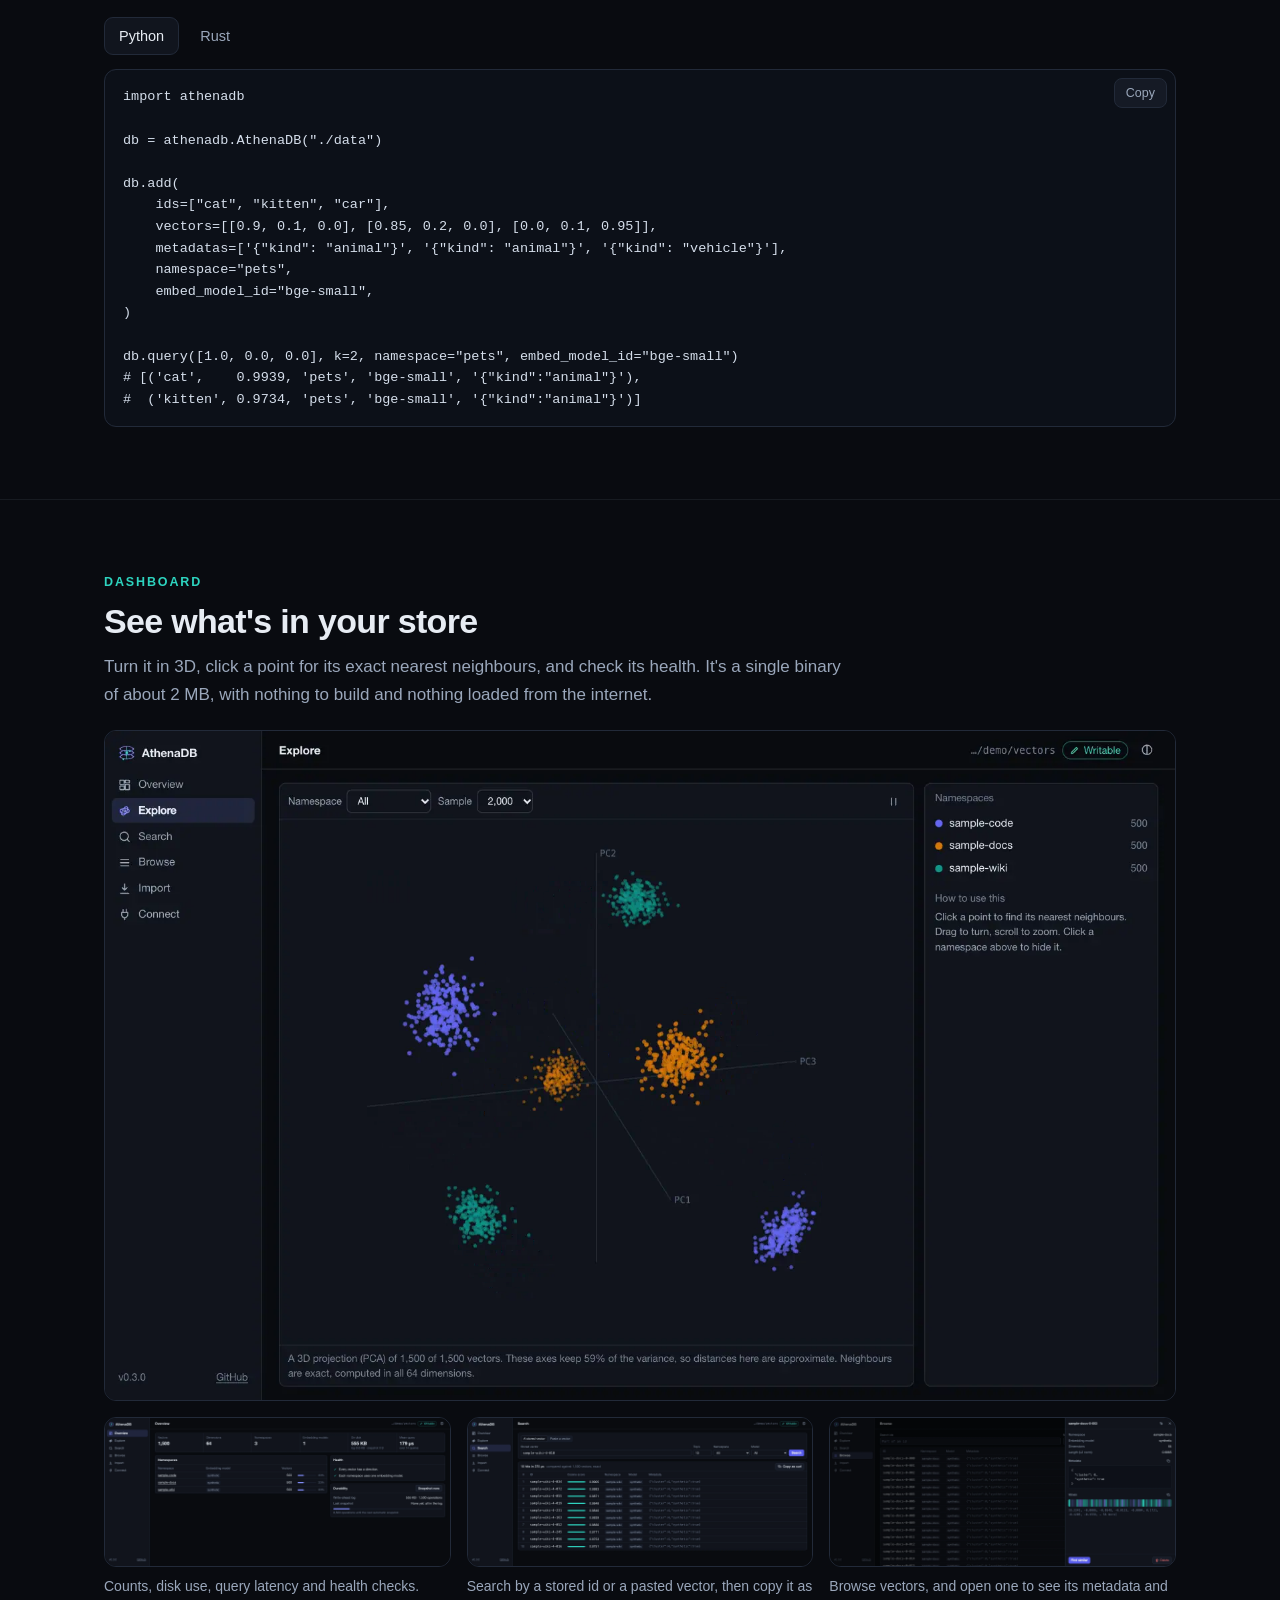
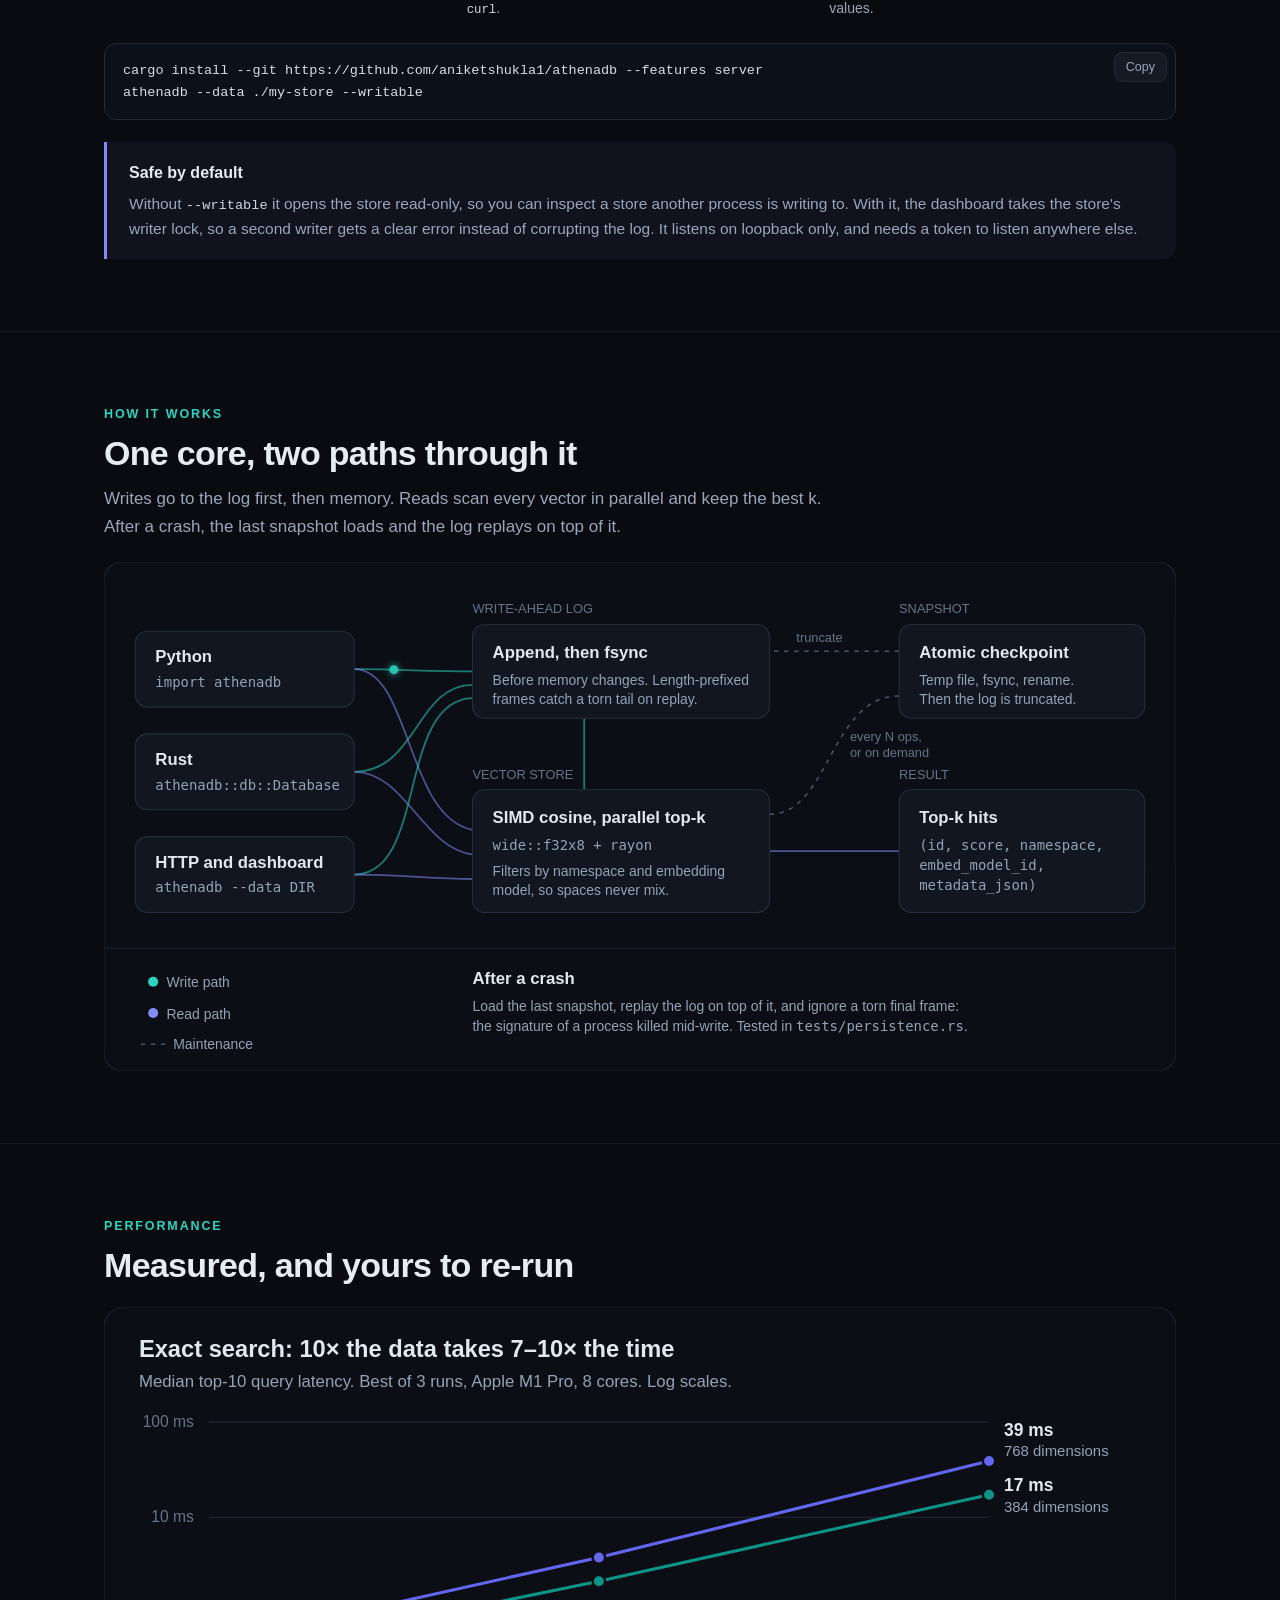
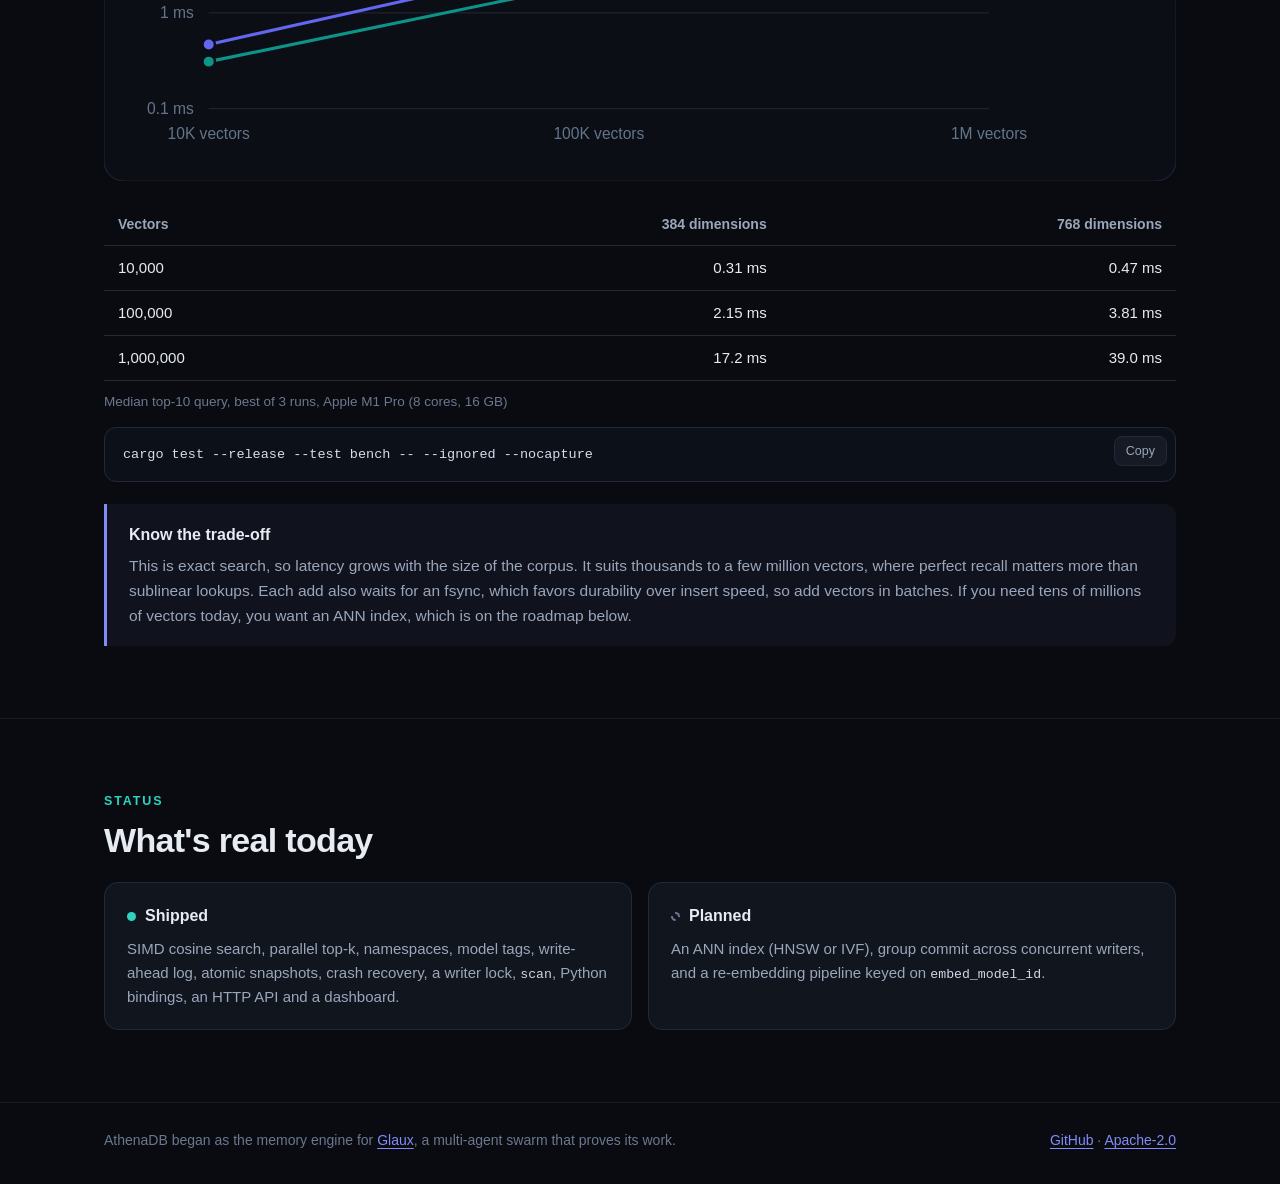
==== commit 396930bc: "Refuse a second writer on a store Two writers interleave log frames and corrupt the store, and until" ====
--- a/site/index.html
+++ b/site/index.html
@@ -170,8 +170,9 @@
       <aside class="note">
         <h3>Safe by default</h3>
         <p>Without <code>--writable</code> it opens the store read-only, so you can inspect a store another
-          process is writing to. With it, the dashboard owns the store, and nothing else should write to it.
-          It listens on loopback only, and needs a token to listen anywhere else.</p>
+          process is writing to. With it, the dashboard takes the store's writer lock, so a second writer gets
+          a clear error instead of corrupting the log. It listens on loopback only, and needs a token to
+          listen anywhere else.</p>
       </aside>
     </div>
   </section>
@@ -225,7 +226,7 @@
       <div class="status">
         <div><h3><span class="dot on" aria-hidden="true"></span>Shipped</h3>
           <p>SIMD cosine search, parallel top-k, namespaces, model tags, write-ahead log, atomic snapshots,
-            crash recovery, <code>scan</code>, Python bindings, an HTTP API and a dashboard.</p></div>
+            crash recovery, a writer lock, <code>scan</code>, Python bindings, an HTTP API and a dashboard.</p></div>
         <div><h3><span class="dot off" aria-hidden="true"></span>Planned</h3>
           <p>An ANN index (HNSW or IVF), group commit across concurrent writers, and a re-embedding
             pipeline keyed on <code>embed_model_id</code>.</p></div>
